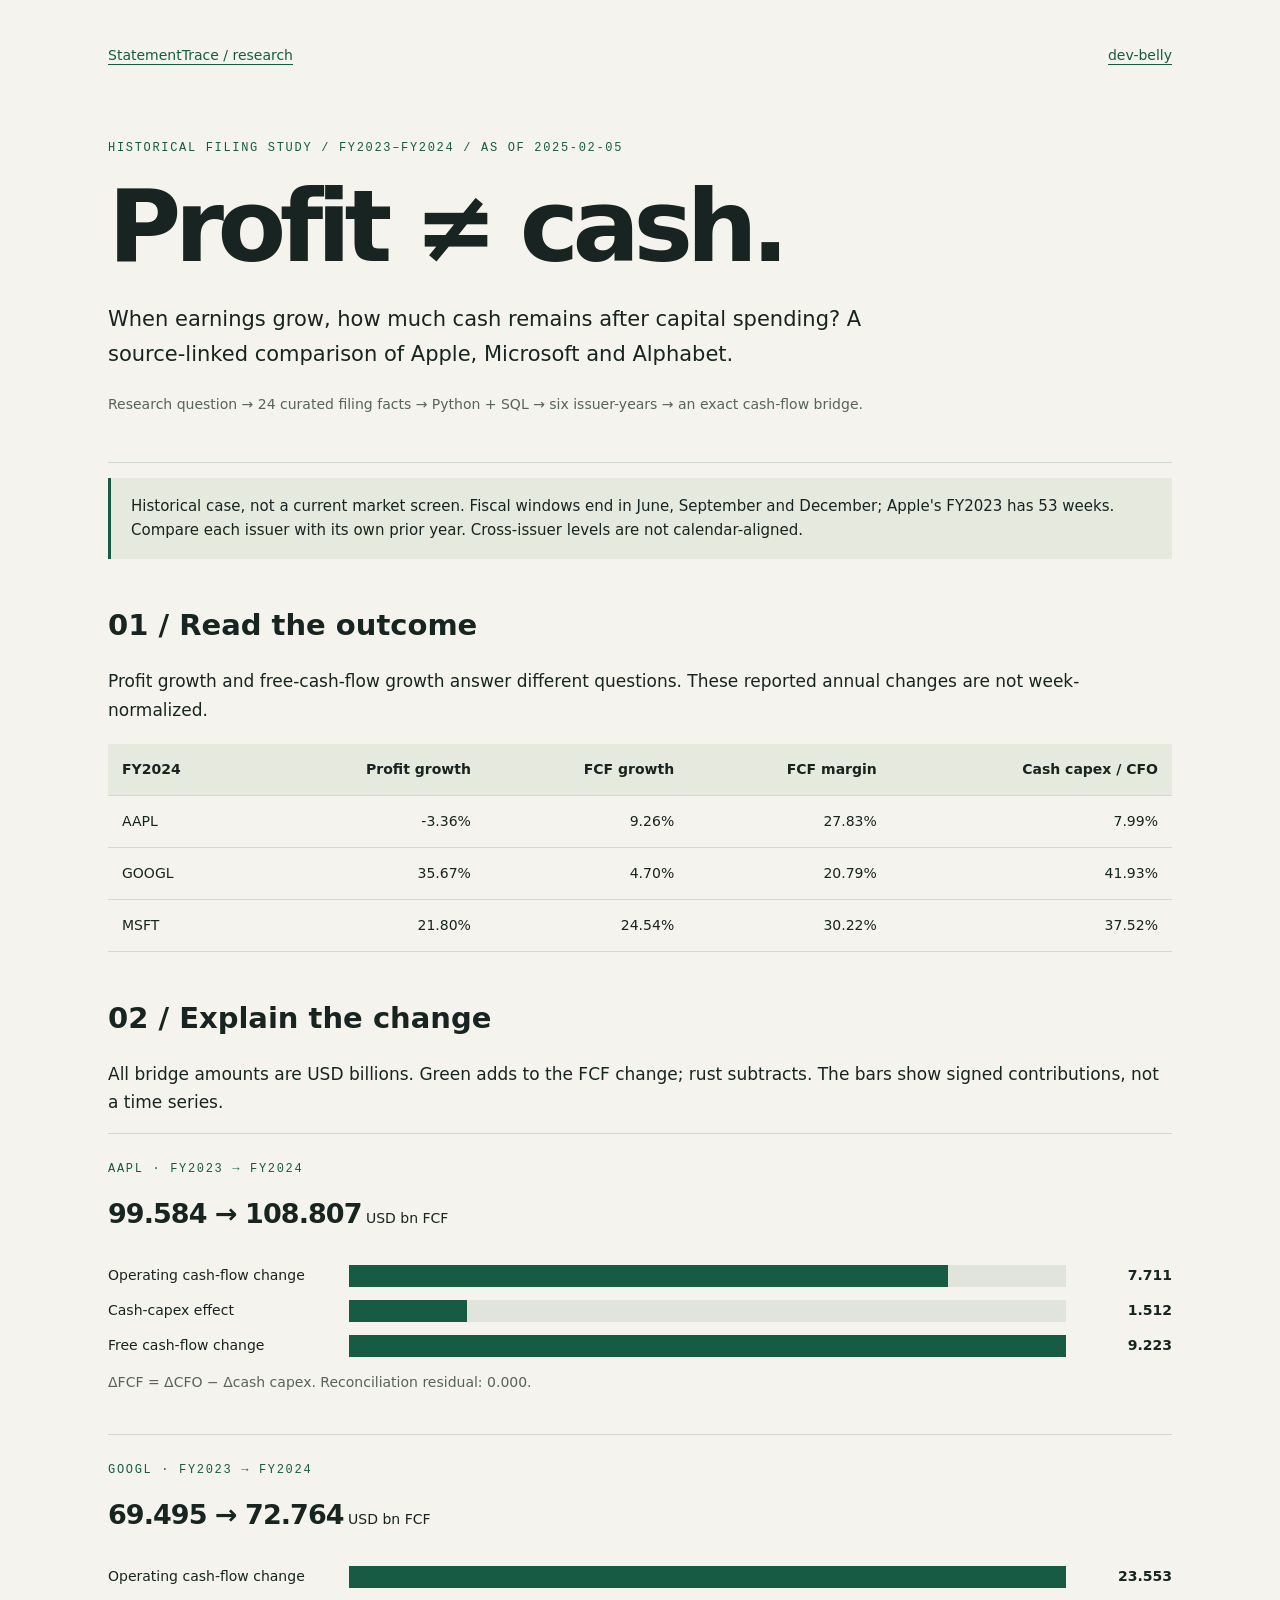
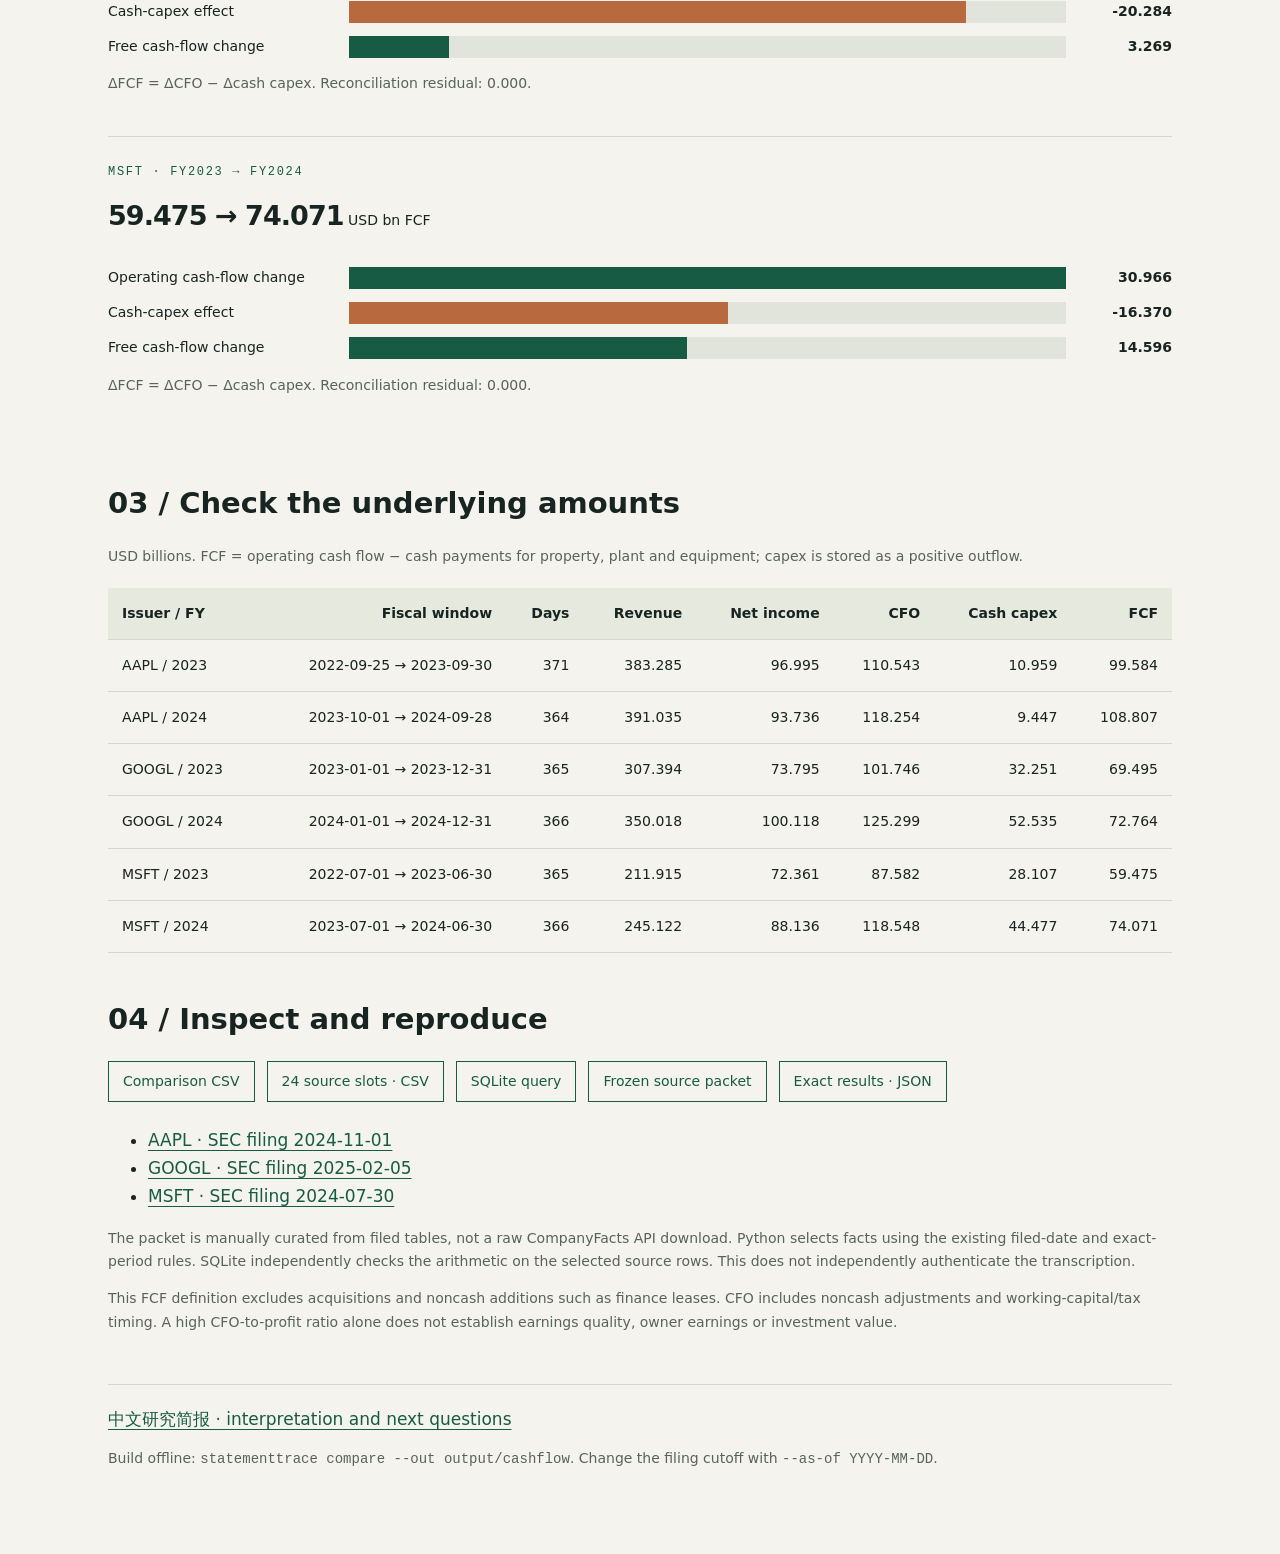
==== examples/cashflow/index.html @ b9a347e5 "Add source-linked three-issuer cash-flow research with Python and SQL" ====
<!doctype html>
<html lang="en">
<head><meta charset="utf-8"><meta name="viewport" content="width=device-width,initial-scale=1">
<title>Profit ≠ cash · StatementTrace research</title>
<style>
:root{color-scheme:light;--ink:#182421;--paper:#f4f3ed;--green:#185b45;--line:#d4d9d0}

*{box-sizing:border-box}
body{margin:0;background:var(--paper);color:var(--ink);font:17px/1.65 system-ui,sans-serif}
main{max-width:1120px;margin:auto;padding:44px 28px 70px}
nav{display:flex;justify-content:space-between;gap:20px;font-size:14px}
a{color:var(--green);text-underline-offset:4px}
header{padding:72px 0 32px;border-bottom:1px solid var(--line)}
.eyebrow{text-transform:uppercase;letter-spacing:.14em;font:12px/1.6 ui-monospace,monospace;color:var(--green)}
h1{font-size:clamp(48px,9vw,100px);line-height:1.02;letter-spacing:-.065em;margin:18px 0 24px}
h2{font-size:29px;line-height:1.25;margin-top:48px}
h3{font-size:27px;margin:12px 0 28px;letter-spacing:-.035em}
h3 small{font-size:14px;letter-spacing:0;font-weight:400}
.lead{max-width:760px;font-size:21px}
.muted{color:#57635b;font-size:14px}
.notice{padding:16px 20px;background:#e6eade;border-left:3px solid var(--green);font-size:15px}
.table-wrap{overflow-x:auto;margin:20px 0 32px}
table{border-collapse:collapse;width:100%;white-space:nowrap;font-variant-numeric:tabular-nums;font-size:14px}
th,td{padding:14px 14px;text-align:right;border-bottom:1px solid var(--line)}
th{font-weight:600;background:#e6eade}
th:first-child,td:first-child{text-align:left}
article{padding:26px 0;border-top:1px solid var(--line)}
.bar-row{display:grid;grid-template-columns:225px 1fr 90px;gap:16px;align-items:center;margin:12px 0;font-size:14px}
.track{background:#e0e4db;height:22px}
.bar{height:22px;background:var(--green)}
.bar.negative{background:#b9693e}
.bar-row b{text-align:right;font-variant-numeric:tabular-nums}
.downloads{display:flex;gap:12px;flex-wrap:wrap;margin:24px 0}
.downloads a{border:1px solid var(--green);padding:8px 14px;text-decoration:none;font-size:14px}
footer{border-top:1px solid var(--line);margin-top:50px;padding-top:20px}
@media(max-width:600px){main{padding:24px 18px 40px}
header{padding-top:44px}
.bar-row{grid-template-columns:1fr 65px;gap:6px}
.bar-row span{grid-column:1/-1}
h2{font-size:25px}
}

</style></head>
<body>
<main><nav><a href="https://github.com/dev-belly/StatementTrace">StatementTrace / research</a><a href="https://github.com/dev-belly">dev-belly</a></nav>
<header><div class="eyebrow">Historical filing study / FY2023–FY2024 / as of 2025-02-05</div><h1>Profit ≠ cash.</h1><p class="lead">When earnings grow, how much cash remains after capital spending? A source-linked comparison of Apple, Microsoft and Alphabet.</p><p class="muted">Research question → 24 curated filing facts → Python + SQL → six issuer-years → an exact cash-flow bridge.</p></header>
<p class="notice">Historical case, not a current market screen. Fiscal windows end in June, September and December; Apple's FY2023 has 53 weeks. Compare each issuer with its own prior year. Cross-issuer levels are not calendar-aligned.</p>
<h2>01 / Read the outcome</h2><p>Profit growth and free-cash-flow growth answer different questions. These reported annual changes are not week-normalized.</p><div class='table-wrap'><table><thead><tr><th scope='col'>FY2024</th><th scope='col'>Profit growth</th><th scope='col'>FCF growth</th><th scope='col'>FCF margin</th><th scope='col'>Cash capex / CFO</th></tr></thead><tbody><tr><td>AAPL</td><td>-3.36%</td><td>9.26%</td><td>27.83%</td><td>7.99%</td></tr><tr><td>GOOGL</td><td>35.67%</td><td>4.70%</td><td>20.79%</td><td>41.93%</td></tr><tr><td>MSFT</td><td>21.80%</td><td>24.54%</td><td>30.22%</td><td>37.52%</td></tr></tbody></table></div>
<h2>02 / Explain the change</h2><p>All bridge amounts are USD billions. Green adds to the FCF change; rust subtracts. The bars show signed contributions, not a time series.</p><article><div class='eyebrow'>AAPL · FY2023 → FY2024</div><h3>99.584 → 108.807<small> USD bn FCF</small></h3><div class='bar-row'><span>Operating cash-flow change</span><div class='track'><div class='bar' style='width:83.606%'></div></div><b>7.711</b></div><div class='bar-row'><span>Cash-capex effect</span><div class='track'><div class='bar' style='width:16.394%'></div></div><b>1.512</b></div><div class='bar-row'><span>Free cash-flow change</span><div class='track'><div class='bar' style='width:100.000%'></div></div><b>9.223</b></div><p class='muted'>ΔFCF = ΔCFO − Δcash capex. Reconciliation residual: 0.000.</p></article><article><div class='eyebrow'>GOOGL · FY2023 → FY2024</div><h3>69.495 → 72.764<small> USD bn FCF</small></h3><div class='bar-row'><span>Operating cash-flow change</span><div class='track'><div class='bar' style='width:100.000%'></div></div><b>23.553</b></div><div class='bar-row'><span>Cash-capex effect</span><div class='track'><div class='bar negative' style='width:86.121%'></div></div><b>-20.284</b></div><div class='bar-row'><span>Free cash-flow change</span><div class='track'><div class='bar' style='width:13.879%'></div></div><b>3.269</b></div><p class='muted'>ΔFCF = ΔCFO − Δcash capex. Reconciliation residual: 0.000.</p></article><article><div class='eyebrow'>MSFT · FY2023 → FY2024</div><h3>59.475 → 74.071<small> USD bn FCF</small></h3><div class='bar-row'><span>Operating cash-flow change</span><div class='track'><div class='bar' style='width:100.000%'></div></div><b>30.966</b></div><div class='bar-row'><span>Cash-capex effect</span><div class='track'><div class='bar negative' style='width:52.864%'></div></div><b>-16.370</b></div><div class='bar-row'><span>Free cash-flow change</span><div class='track'><div class='bar' style='width:47.136%'></div></div><b>14.596</b></div><p class='muted'>ΔFCF = ΔCFO − Δcash capex. Reconciliation residual: 0.000.</p></article>
<h2>03 / Check the underlying amounts</h2><p class="muted">USD billions. FCF = operating cash flow − cash payments for property, plant and equipment; capex is stored as a positive outflow.</p><div class='table-wrap'><table><thead><tr><th scope='col'>Issuer / FY</th><th scope='col'>Fiscal window</th><th scope='col'>Days</th><th scope='col'>Revenue</th><th scope='col'>Net income</th><th scope='col'>CFO</th><th scope='col'>Cash capex</th><th scope='col'>FCF</th></tr></thead><tbody><tr><td>AAPL / 2023</td><td>2022-09-25 → 2023-09-30</td><td>371</td><td>383.285</td><td>96.995</td><td>110.543</td><td>10.959</td><td>99.584</td></tr><tr><td>AAPL / 2024</td><td>2023-10-01 → 2024-09-28</td><td>364</td><td>391.035</td><td>93.736</td><td>118.254</td><td>9.447</td><td>108.807</td></tr><tr><td>GOOGL / 2023</td><td>2023-01-01 → 2023-12-31</td><td>365</td><td>307.394</td><td>73.795</td><td>101.746</td><td>32.251</td><td>69.495</td></tr><tr><td>GOOGL / 2024</td><td>2024-01-01 → 2024-12-31</td><td>366</td><td>350.018</td><td>100.118</td><td>125.299</td><td>52.535</td><td>72.764</td></tr><tr><td>MSFT / 2023</td><td>2022-07-01 → 2023-06-30</td><td>365</td><td>211.915</td><td>72.361</td><td>87.582</td><td>28.107</td><td>59.475</td></tr><tr><td>MSFT / 2024</td><td>2023-07-01 → 2024-06-30</td><td>366</td><td>245.122</td><td>88.136</td><td>118.548</td><td>44.477</td><td>74.071</td></tr></tbody></table></div>
<h2>04 / Inspect and reproduce</h2><div class="downloads"><a href="comparison.csv" download>Comparison CSV</a><a href="source_facts.csv" download>24 source slots · CSV</a><a href="comparison.sql" download>SQLite query</a><a href="case.json" download>Frozen source packet</a><a href="analysis.json" download>Exact results · JSON</a></div><ul><li><a href='https://www.sec.gov/Archives/edgar/data/320193/000032019324000123/0000320193-24-000123-index.htm'>AAPL · SEC filing 2024-11-01</a></li><li><a href='https://www.sec.gov/Archives/edgar/data/1652044/000165204425000014/0001652044-25-000014-index.htm'>GOOGL · SEC filing 2025-02-05</a></li><li><a href='https://www.sec.gov/Archives/edgar/data/789019/000095017024087843/0000950170-24-087843-index.htm'>MSFT · SEC filing 2024-07-30</a></li></ul>
<p class="muted">The packet is manually curated from filed tables, not a raw CompanyFacts API download. Python selects facts using the existing filed-date and exact-period rules. SQLite independently checks the arithmetic on the selected source rows. This does not independently authenticate the transcription.</p>
<p class="muted">This FCF definition excludes acquisitions and noncash additions such as finance leases. CFO includes noncash adjustments and working-capital/tax timing. A high CFO-to-profit ratio alone does not establish earnings quality, owner earnings or investment value.</p>
<footer><a href="https://github.com/dev-belly/StatementTrace/blob/main/docs/CASHFLOW_STUDY.zh-CN.md">中文研究简报 · interpretation and next questions</a><p class="muted">Build offline: <code>statementtrace compare --out output/cashflow</code>. Change the filing cutoff with <code>--as-of YYYY-MM-DD</code>.</p></footer></main></body></html>
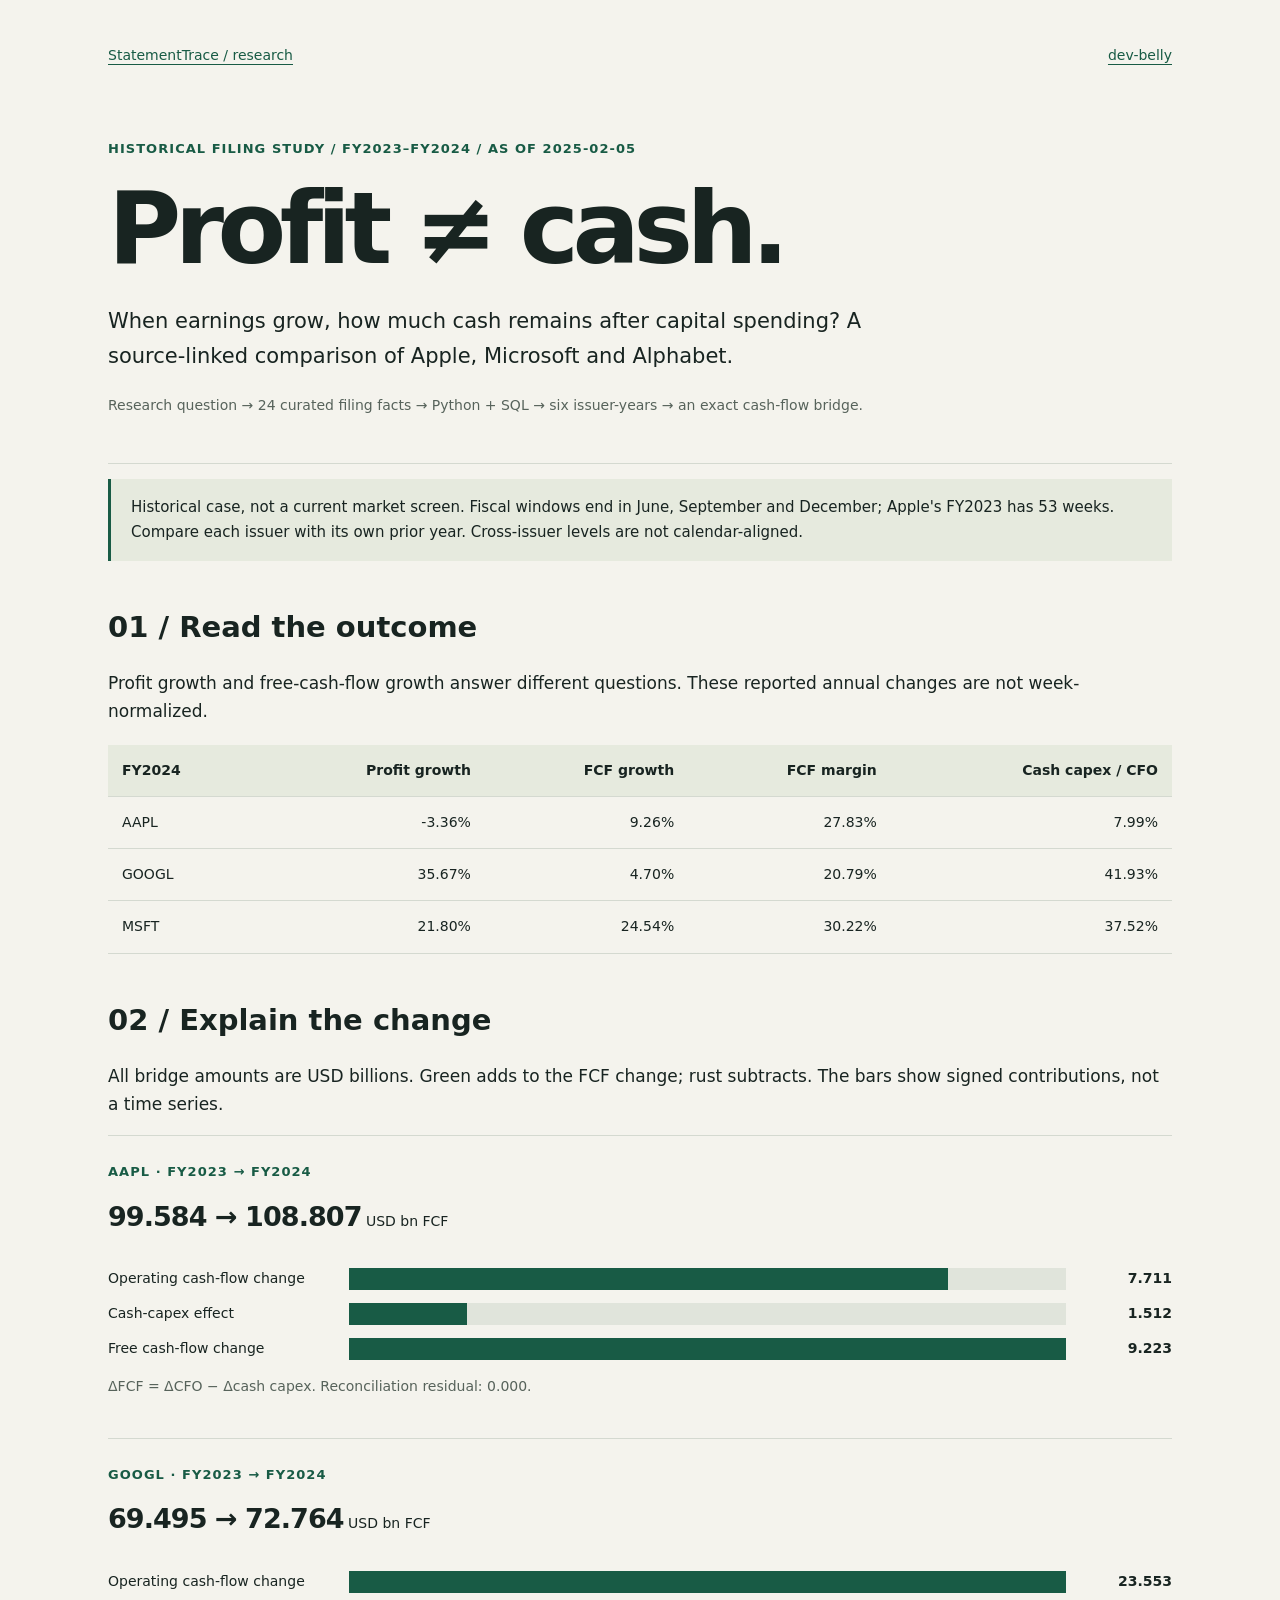
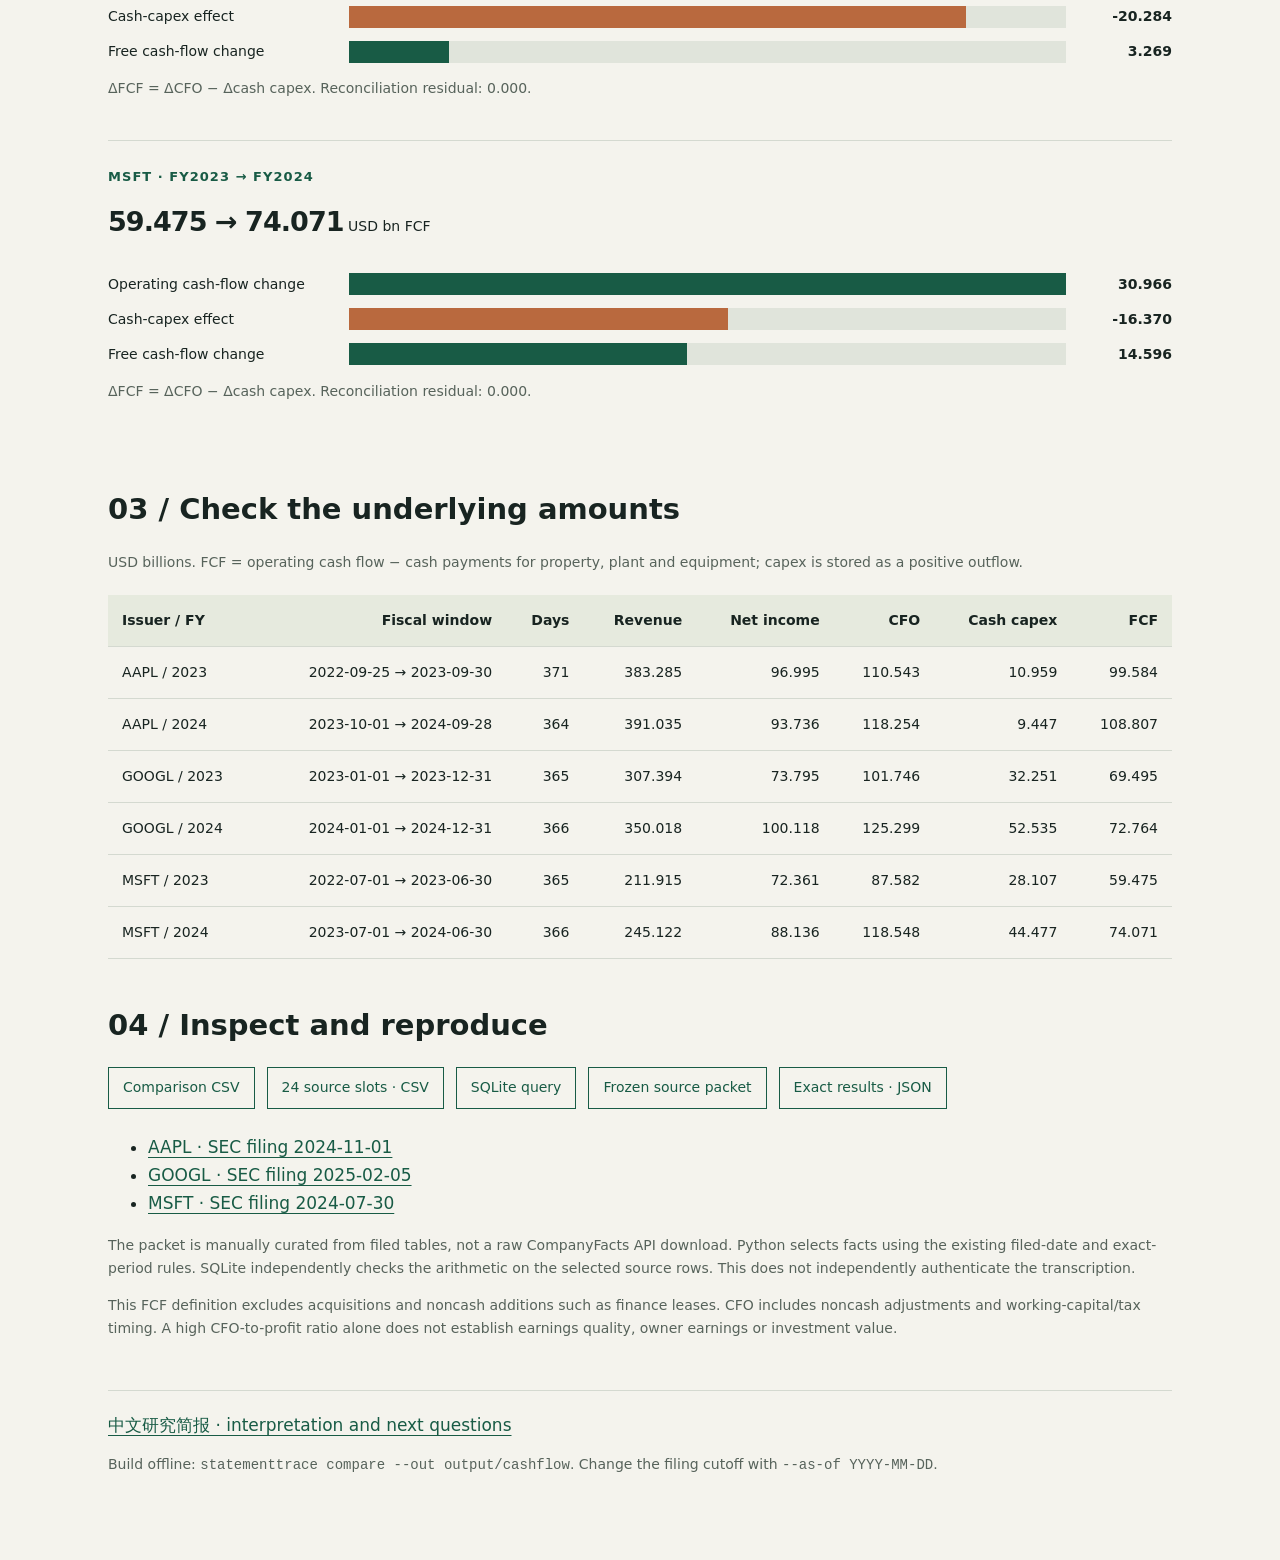
==== commit 2eaab3ef: "Fix unreadable display text and clipped labels" ====
--- a/examples/cashflow/index.html
+++ b/examples/cashflow/index.html
@@ -11,7 +11,7 @@
 nav{display:flex;justify-content:space-between;gap:20px;font-size:14px}
 a{color:var(--green);text-underline-offset:4px}
 header{padding:72px 0 32px;border-bottom:1px solid var(--line)}
-.eyebrow{text-transform:uppercase;letter-spacing:.14em;font:12px/1.6 ui-monospace,monospace;color:var(--green)}
+.eyebrow{text-transform:uppercase;letter-spacing:.08em;font:600 13px/1.6 system-ui,sans-serif;color:var(--green)}
 h1{font-size:clamp(48px,9vw,100px);line-height:1.02;letter-spacing:-.065em;margin:18px 0 24px}
 h2{font-size:29px;line-height:1.25;margin-top:48px}
 h3{font-size:27px;margin:12px 0 28px;letter-spacing:-.035em}
@@ -48,7 +48,7 @@
 <h2>01 / Read the outcome</h2><p>Profit growth and free-cash-flow growth answer different questions. These reported annual changes are not week-normalized.</p><div class='table-wrap'><table><thead><tr><th scope='col'>FY2024</th><th scope='col'>Profit growth</th><th scope='col'>FCF growth</th><th scope='col'>FCF margin</th><th scope='col'>Cash capex / CFO</th></tr></thead><tbody><tr><td>AAPL</td><td>-3.36%</td><td>9.26%</td><td>27.83%</td><td>7.99%</td></tr><tr><td>GOOGL</td><td>35.67%</td><td>4.70%</td><td>20.79%</td><td>41.93%</td></tr><tr><td>MSFT</td><td>21.80%</td><td>24.54%</td><td>30.22%</td><td>37.52%</td></tr></tbody></table></div>
 <h2>02 / Explain the change</h2><p>All bridge amounts are USD billions. Green adds to the FCF change; rust subtracts. The bars show signed contributions, not a time series.</p><article><div class='eyebrow'>AAPL · FY2023 → FY2024</div><h3>99.584 → 108.807<small> USD bn FCF</small></h3><div class='bar-row'><span>Operating cash-flow change</span><div class='track'><div class='bar' style='width:83.606%'></div></div><b>7.711</b></div><div class='bar-row'><span>Cash-capex effect</span><div class='track'><div class='bar' style='width:16.394%'></div></div><b>1.512</b></div><div class='bar-row'><span>Free cash-flow change</span><div class='track'><div class='bar' style='width:100.000%'></div></div><b>9.223</b></div><p class='muted'>ΔFCF = ΔCFO − Δcash capex. Reconciliation residual: 0.000.</p></article><article><div class='eyebrow'>GOOGL · FY2023 → FY2024</div><h3>69.495 → 72.764<small> USD bn FCF</small></h3><div class='bar-row'><span>Operating cash-flow change</span><div class='track'><div class='bar' style='width:100.000%'></div></div><b>23.553</b></div><div class='bar-row'><span>Cash-capex effect</span><div class='track'><div class='bar negative' style='width:86.121%'></div></div><b>-20.284</b></div><div class='bar-row'><span>Free cash-flow change</span><div class='track'><div class='bar' style='width:13.879%'></div></div><b>3.269</b></div><p class='muted'>ΔFCF = ΔCFO − Δcash capex. Reconciliation residual: 0.000.</p></article><article><div class='eyebrow'>MSFT · FY2023 → FY2024</div><h3>59.475 → 74.071<small> USD bn FCF</small></h3><div class='bar-row'><span>Operating cash-flow change</span><div class='track'><div class='bar' style='width:100.000%'></div></div><b>30.966</b></div><div class='bar-row'><span>Cash-capex effect</span><div class='track'><div class='bar negative' style='width:52.864%'></div></div><b>-16.370</b></div><div class='bar-row'><span>Free cash-flow change</span><div class='track'><div class='bar' style='width:47.136%'></div></div><b>14.596</b></div><p class='muted'>ΔFCF = ΔCFO − Δcash capex. Reconciliation residual: 0.000.</p></article>
 <h2>03 / Check the underlying amounts</h2><p class="muted">USD billions. FCF = operating cash flow − cash payments for property, plant and equipment; capex is stored as a positive outflow.</p><div class='table-wrap'><table><thead><tr><th scope='col'>Issuer / FY</th><th scope='col'>Fiscal window</th><th scope='col'>Days</th><th scope='col'>Revenue</th><th scope='col'>Net income</th><th scope='col'>CFO</th><th scope='col'>Cash capex</th><th scope='col'>FCF</th></tr></thead><tbody><tr><td>AAPL / 2023</td><td>2022-09-25 → 2023-09-30</td><td>371</td><td>383.285</td><td>96.995</td><td>110.543</td><td>10.959</td><td>99.584</td></tr><tr><td>AAPL / 2024</td><td>2023-10-01 → 2024-09-28</td><td>364</td><td>391.035</td><td>93.736</td><td>118.254</td><td>9.447</td><td>108.807</td></tr><tr><td>GOOGL / 2023</td><td>2023-01-01 → 2023-12-31</td><td>365</td><td>307.394</td><td>73.795</td><td>101.746</td><td>32.251</td><td>69.495</td></tr><tr><td>GOOGL / 2024</td><td>2024-01-01 → 2024-12-31</td><td>366</td><td>350.018</td><td>100.118</td><td>125.299</td><td>52.535</td><td>72.764</td></tr><tr><td>MSFT / 2023</td><td>2022-07-01 → 2023-06-30</td><td>365</td><td>211.915</td><td>72.361</td><td>87.582</td><td>28.107</td><td>59.475</td></tr><tr><td>MSFT / 2024</td><td>2023-07-01 → 2024-06-30</td><td>366</td><td>245.122</td><td>88.136</td><td>118.548</td><td>44.477</td><td>74.071</td></tr></tbody></table></div>
-<h2>04 / Inspect and reproduce</h2><div class="downloads"><a href="comparison.csv" download>Comparison CSV</a><a href="source_facts.csv" download>24 source slots · CSV</a><a href="comparison.sql" download>SQLite query</a><a href="case.json" download>Frozen source packet</a><a href="analysis.json" download>Exact results · JSON</a></div><ul><li><a href='https://www.sec.gov/Archives/edgar/data/320193/000032019324000123/0000320193-24-000123-index.htm'>AAPL · SEC filing 2024-11-01</a></li><li><a href='https://www.sec.gov/Archives/edgar/data/1652044/000165204425000014/0001652044-25-000014-index.htm'>GOOGL · SEC filing 2025-02-05</a></li><li><a href='https://www.sec.gov/Archives/edgar/data/789019/000095017024087843/0000950170-24-087843-index.htm'>MSFT · SEC filing 2024-07-30</a></li></ul>
+<h2>04 / Inspect and reproduce</h2><div class="downloads"><a href="[data-uri]" download="comparison.csv">Comparison CSV</a><a href="[data-uri]" download="source_facts.csv">24 source slots · CSV</a><a href="[data-uri]" download="comparison.sql">SQLite query</a><a href="[data-uri]" download="case.json">Frozen source packet</a><a href="[data-uri]" download="analysis.json">Exact results · JSON</a></div><ul><li><a href='https://www.sec.gov/Archives/edgar/data/320193/000032019324000123/0000320193-24-000123-index.htm'>AAPL · SEC filing 2024-11-01</a></li><li><a href='https://www.sec.gov/Archives/edgar/data/1652044/000165204425000014/0001652044-25-000014-index.htm'>GOOGL · SEC filing 2025-02-05</a></li><li><a href='https://www.sec.gov/Archives/edgar/data/789019/000095017024087843/0000950170-24-087843-index.htm'>MSFT · SEC filing 2024-07-30</a></li></ul>
 <p class="muted">The packet is manually curated from filed tables, not a raw CompanyFacts API download. Python selects facts using the existing filed-date and exact-period rules. SQLite independently checks the arithmetic on the selected source rows. This does not independently authenticate the transcription.</p>
 <p class="muted">This FCF definition excludes acquisitions and noncash additions such as finance leases. CFO includes noncash adjustments and working-capital/tax timing. A high CFO-to-profit ratio alone does not establish earnings quality, owner earnings or investment value.</p>
 <footer><a href="https://github.com/dev-belly/StatementTrace/blob/main/docs/CASHFLOW_STUDY.zh-CN.md">中文研究简报 · interpretation and next questions</a><p class="muted">Build offline: <code>statementtrace compare --out output/cashflow</code>. Change the filing cutoff with <code>--as-of YYYY-MM-DD</code>.</p></footer></main></body></html>
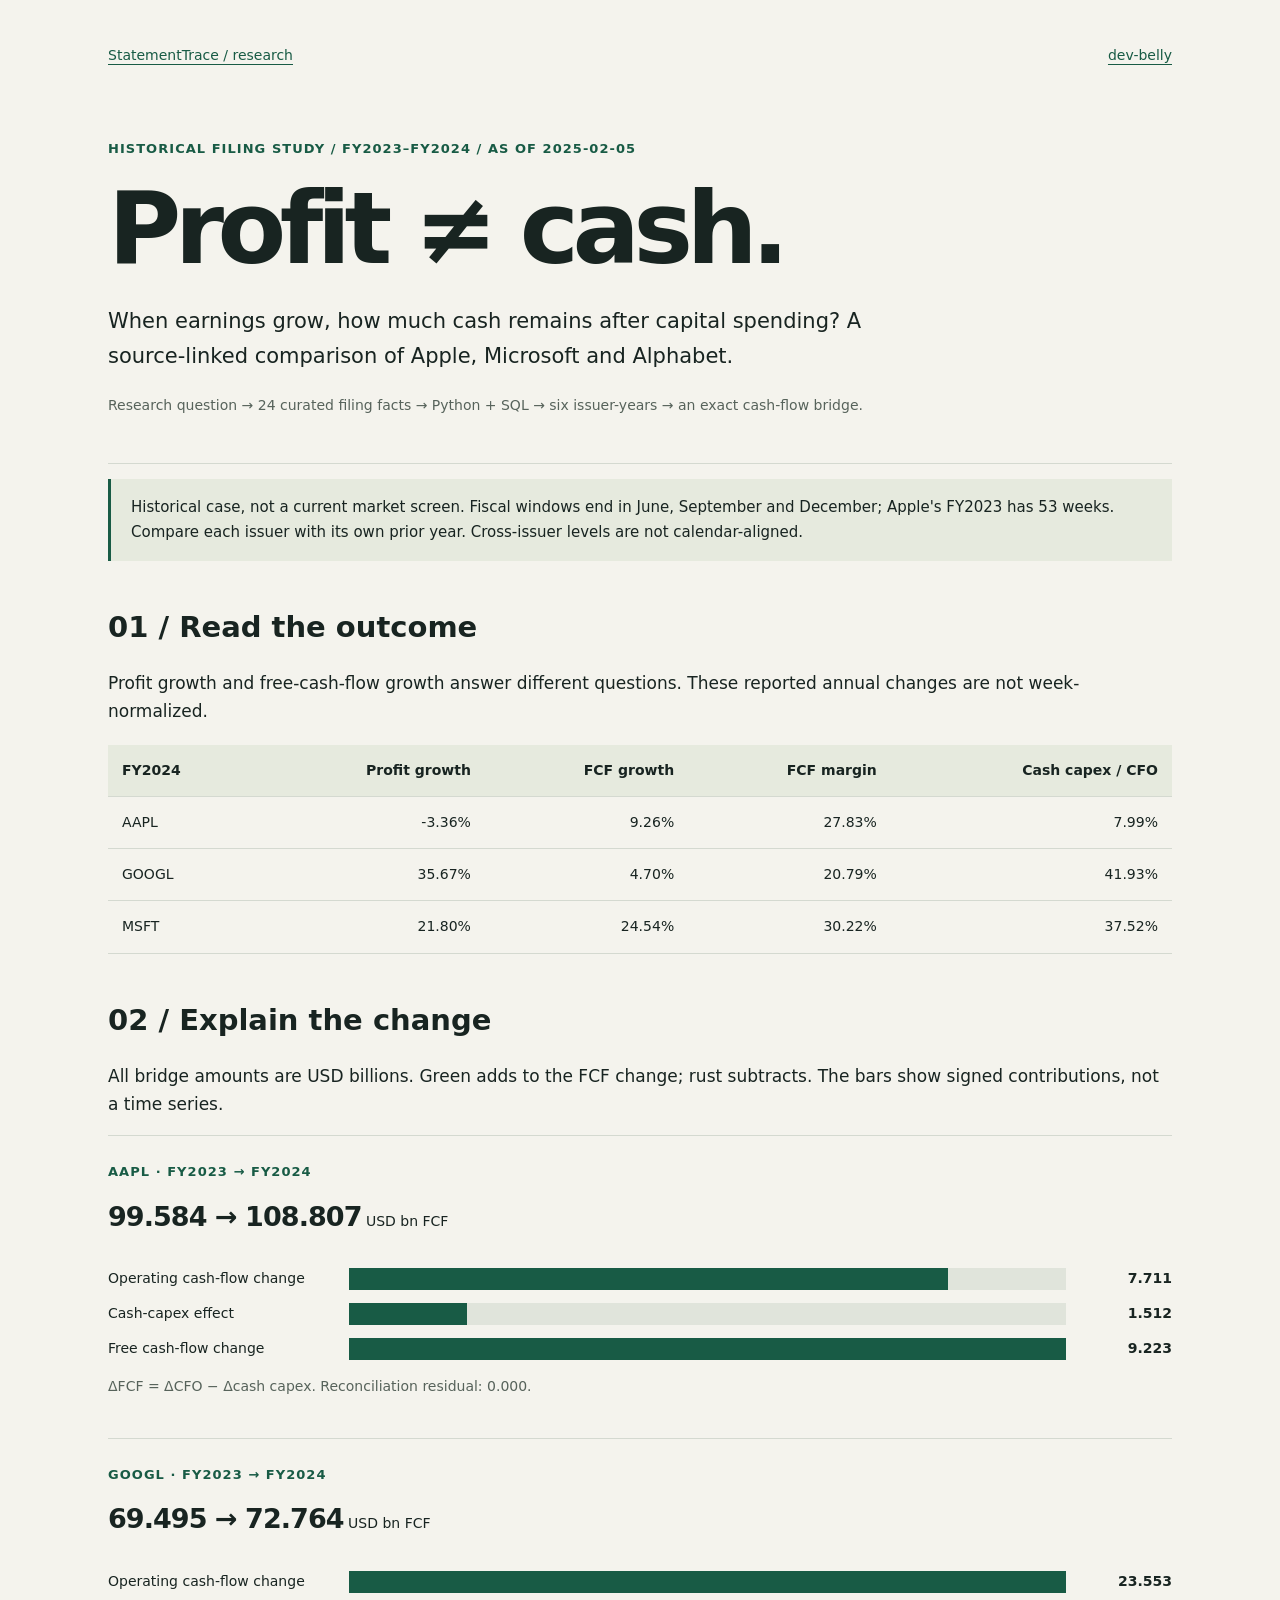
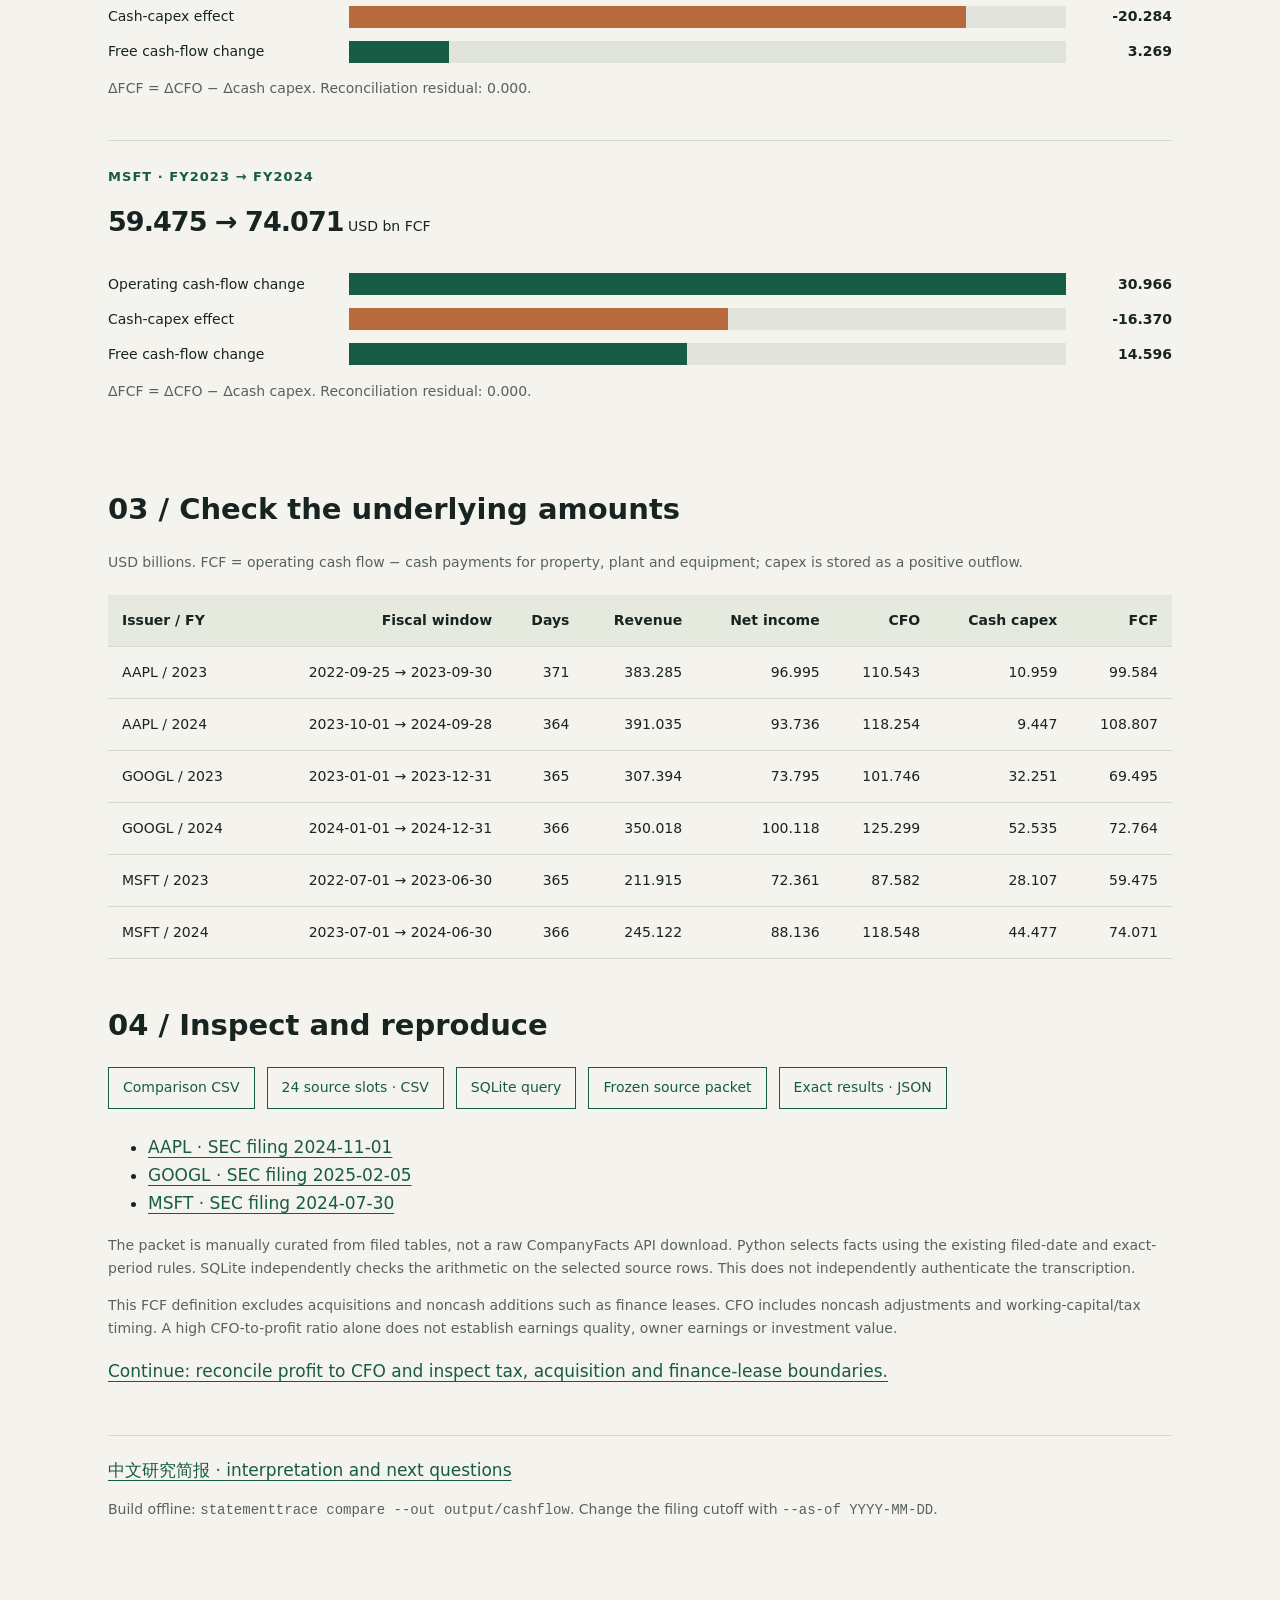
==== commit 2d9f1e93: "Complete source-linked profit-to-CFO research with tax and lease boundaries" ====
--- a/examples/cashflow/index.html
+++ b/examples/cashflow/index.html
@@ -51,4 +51,5 @@
 <h2>04 / Inspect and reproduce</h2><div class="downloads"><a href="[data-uri]" download="comparison.csv">Comparison CSV</a><a href="[data-uri]" download="source_facts.csv">24 source slots · CSV</a><a href="[data-uri]" download="comparison.sql">SQLite query</a><a href="[data-uri]" download="case.json">Frozen source packet</a><a href="[data-uri]" download="analysis.json">Exact results · JSON</a></div><ul><li><a href='https://www.sec.gov/Archives/edgar/data/320193/000032019324000123/0000320193-24-000123-index.htm'>AAPL · SEC filing 2024-11-01</a></li><li><a href='https://www.sec.gov/Archives/edgar/data/1652044/000165204425000014/0001652044-25-000014-index.htm'>GOOGL · SEC filing 2025-02-05</a></li><li><a href='https://www.sec.gov/Archives/edgar/data/789019/000095017024087843/0000950170-24-087843-index.htm'>MSFT · SEC filing 2024-07-30</a></li></ul>
 <p class="muted">The packet is manually curated from filed tables, not a raw CompanyFacts API download. Python selects facts using the existing filed-date and exact-period rules. SQLite independently checks the arithmetic on the selected source rows. This does not independently authenticate the transcription.</p>
 <p class="muted">This FCF definition excludes acquisitions and noncash additions such as finance leases. CFO includes noncash adjustments and working-capital/tax timing. A high CFO-to-profit ratio alone does not establish earnings quality, owner earnings or investment value.</p>
+<p><a href="https://dev-belly.github.io/StatementTrace/cashflow/profit-bridge/en/">Continue: reconcile profit to CFO and inspect tax, acquisition and finance-lease boundaries.</a></p>
 <footer><a href="https://github.com/dev-belly/StatementTrace/blob/main/docs/CASHFLOW_STUDY.zh-CN.md">中文研究简报 · interpretation and next questions</a><p class="muted">Build offline: <code>statementtrace compare --out output/cashflow</code>. Change the filing cutoff with <code>--as-of YYYY-MM-DD</code>.</p></footer></main></body></html>
